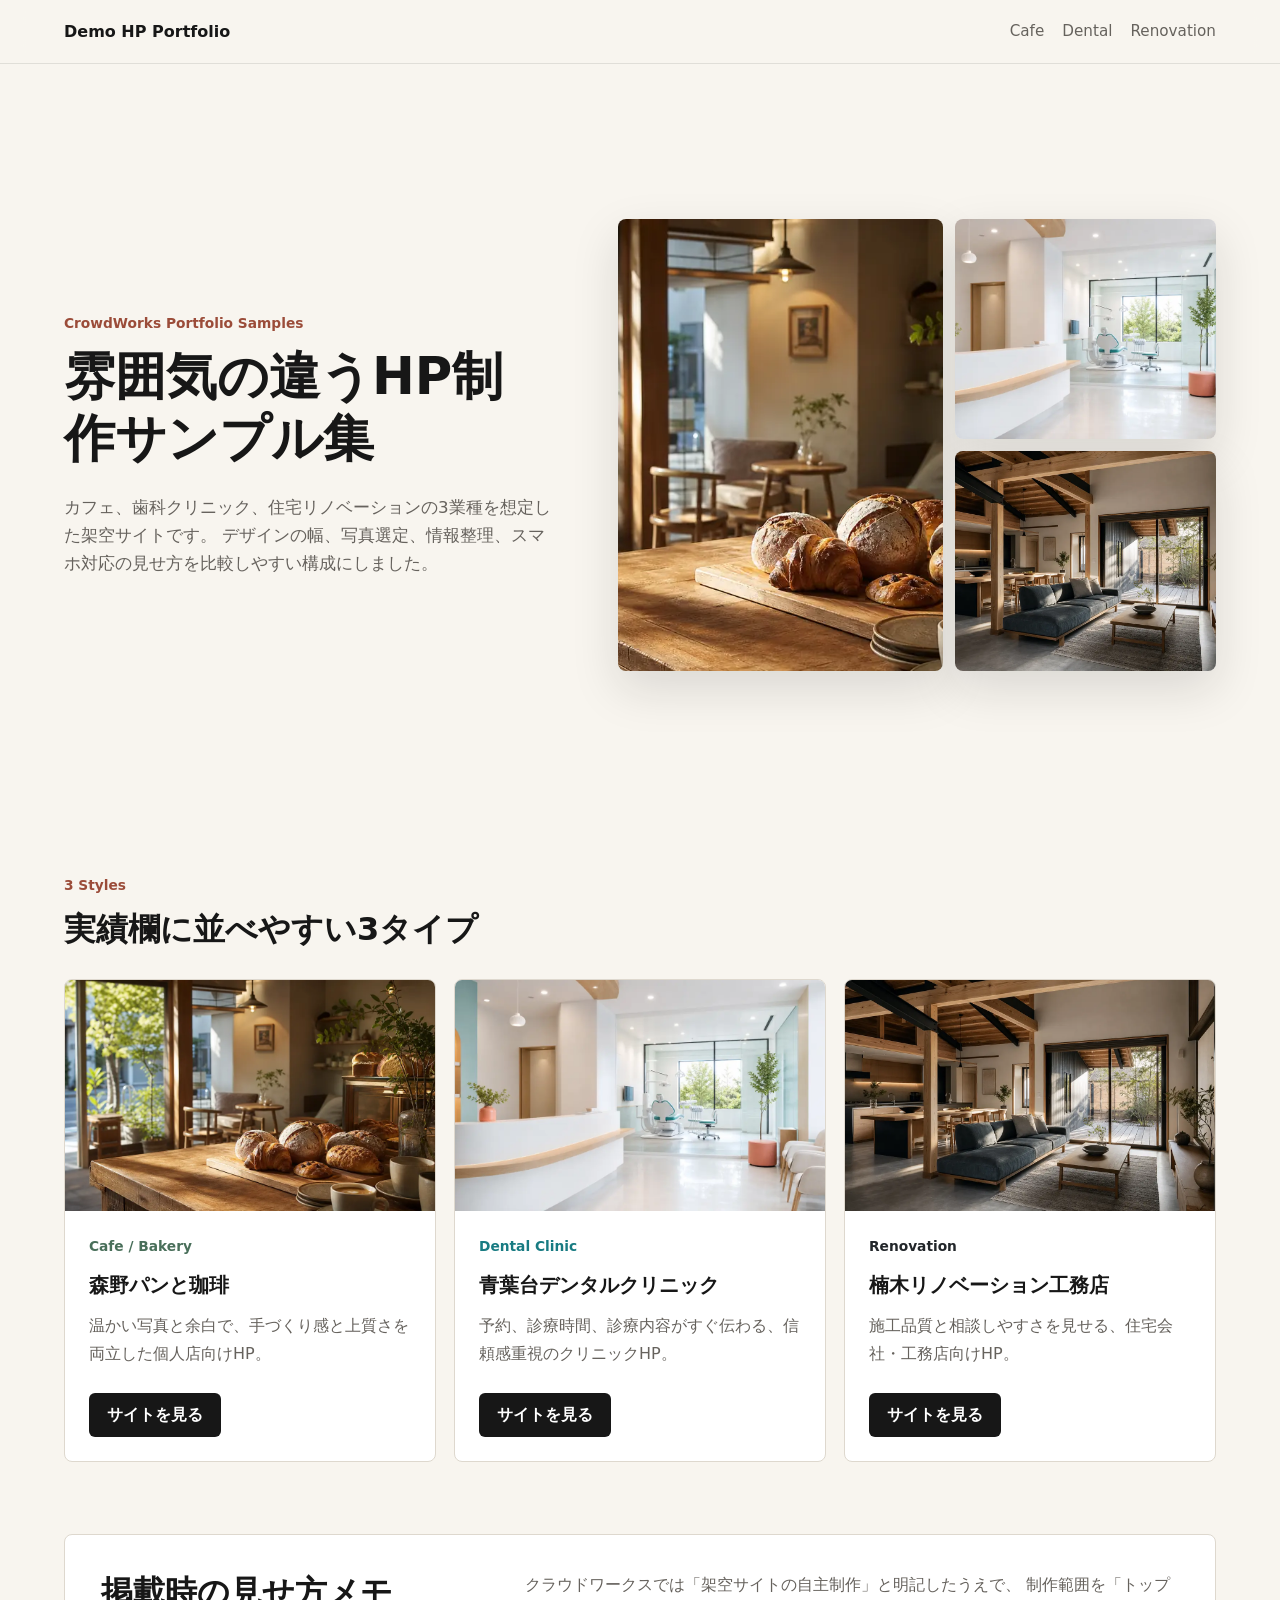
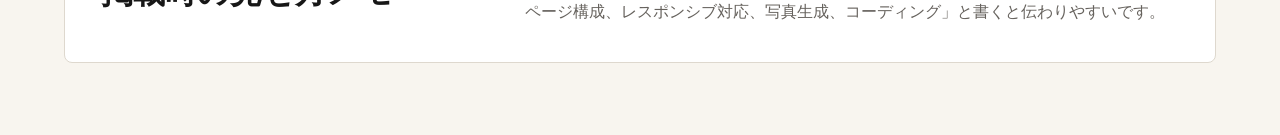
==== index.html @ ee5db1d8 "Add files via upload" ====
<!DOCTYPE html>
<html lang="ja">
<head>
  <meta charset="UTF-8">
  <meta name="viewport" content="width=device-width, initial-scale=1.0">
  <title>HP制作サンプル集 | Demo Portfolio</title>
  <link rel="stylesheet" href="styles.css">
</head>
<body>
  <header class="site-header">
    <a class="brand" href="./">Demo HP Portfolio</a>
    <nav class="site-nav" aria-label="サンプルサイト">
      <a href="cafe/">Cafe</a>
      <a href="dental/">Dental</a>
      <a href="renovation/">Renovation</a>
    </nav>
  </header>

  <main>
    <section class="hero">
      <div class="hero-copy">
        <p class="eyebrow">CrowdWorks Portfolio Samples</p>
        <h1>雰囲気の違う<wbr>HP制作<wbr>サンプル集</h1>
        <p>
          カフェ、歯科クリニック、住宅リノベーションの3業種を想定した架空サイトです。
          デザインの幅、写真選定、情報整理、スマホ対応の見せ方を比較しやすい構成にしました。
        </p>
      </div>
      <div class="hero-gallery" aria-label="制作サンプルのビジュアル">
        <img src="assets/cafe-hero.webp" alt="カフェサイトのサンプル画像">
        <img src="assets/dental-hero.webp" alt="歯科クリニックサイトのサンプル画像">
        <img src="assets/renovation-hero.webp" alt="リノベーションサイトのサンプル画像">
      </div>
    </section>

    <section class="samples" aria-labelledby="samples-title">
      <div class="section-heading">
        <p class="eyebrow">3 Styles</p>
        <h2 id="samples-title">実績欄に並べやすい3タイプ</h2>
      </div>

      <div class="sample-grid">
        <article class="sample-card cafe">
          <img src="assets/cafe-hero.webp" alt="パンとコーヒーのあるカフェ内観">
          <div>
            <p class="sample-type">Cafe / Bakery</p>
            <h3>森野パンと珈琲</h3>
            <p>温かい写真と余白で、手づくり感と上質さを両立した個人店向けHP。</p>
            <a class="button" href="cafe/">サイトを見る</a>
          </div>
        </article>

        <article class="sample-card dental">
          <img src="assets/dental-hero.webp" alt="清潔感のある歯科クリニック内観">
          <div>
            <p class="sample-type">Dental Clinic</p>
            <h3>青葉台デンタルクリニック</h3>
            <p>予約、診療時間、診療内容がすぐ伝わる、信頼感重視のクリニックHP。</p>
            <a class="button" href="dental/">サイトを見る</a>
          </div>
        </article>

        <article class="sample-card renovation">
          <img src="assets/renovation-hero.webp" alt="木と鉄を使った住宅リノベーション内観">
          <div>
            <p class="sample-type">Renovation</p>
            <h3>楠木リノベーション工務店</h3>
            <p>施工品質と相談しやすさを見せる、住宅会社・工務店向けHP。</p>
            <a class="button" href="renovation/">サイトを見る</a>
          </div>
        </article>
      </div>
    </section>

    <section class="note" aria-labelledby="note-title">
      <h2 id="note-title">掲載時の見せ方メモ</h2>
      <p>
        クラウドワークスでは「架空サイトの自主制作」と明記したうえで、
        制作範囲を「トップページ構成、レスポンシブ対応、写真生成、コーディング」と書くと伝わりやすいです。
      </p>
    </section>
  </main>
</body>
</html>
---- styles.css ----
* {
  box-sizing: border-box;
}

:root {
  --ink: #171717;
  --muted: #66625d;
  --paper: #f8f5ef;
  --line: #ded8ce;
  --green: #496f5a;
  --teal: #187b82;
  --brick: #9b4c39;
  --charcoal: #22262a;
  --white: #ffffff;
}

body {
  margin: 0;
  color: var(--ink);
  background: var(--paper);
  font-family: "Yu Gothic", "Hiragino Sans", Meiryo, system-ui, sans-serif;
  line-height: 1.7;
  overflow-x: hidden;
}

img {
  display: block;
  max-width: 100%;
}

a {
  color: inherit;
  text-decoration: none;
}

.site-header {
  position: sticky;
  top: 0;
  z-index: 10;
  display: flex;
  align-items: center;
  justify-content: space-between;
  gap: 24px;
  padding: 18px 5vw;
  background: rgba(248, 245, 239, 0.9);
  border-bottom: 1px solid rgba(23, 23, 23, 0.1);
  backdrop-filter: blur(12px);
}

.brand {
  font-weight: 700;
}

.site-nav {
  display: flex;
  gap: 18px;
  color: var(--muted);
  font-size: 0.95rem;
}

.site-nav a:hover {
  color: var(--ink);
}

.hero {
  display: grid;
  grid-template-columns: minmax(0, 0.9fr) minmax(320px, 1.1fr);
  gap: 5vw;
  align-items: center;
  min-height: 82svh;
  padding: 52px 5vw 28px;
}

.hero-copy {
  max-width: 720px;
  min-width: 0;
}

.eyebrow,
.sample-type {
  margin: 0 0 10px;
  color: var(--brick);
  font-size: 0.86rem;
  font-weight: 700;
}

h1,
h2,
h3,
p {
  margin-top: 0;
  overflow-wrap: anywhere;
}

h1 {
  margin-bottom: 24px;
  font-size: 3.2rem;
  line-height: 1.22;
}

h2 {
  margin-bottom: 12px;
  font-size: 2rem;
  line-height: 1.35;
}

h3 {
  margin-bottom: 10px;
  font-size: 1.25rem;
}

.hero-copy p:last-child {
  margin-bottom: 0;
  color: var(--muted);
  font-size: 1.04rem;
}

.hero-gallery {
  display: grid;
  grid-template-columns: 1fr 0.8fr;
  grid-template-rows: 220px 220px;
  gap: 12px;
}

.hero-gallery img {
  width: 100%;
  height: 100%;
  object-fit: cover;
  border-radius: 8px;
  box-shadow: 0 18px 48px rgba(23, 23, 23, 0.13);
}

.hero-gallery img:first-child {
  grid-row: span 2;
}

.samples,
.note {
  padding: 72px 5vw;
}

.section-heading {
  max-width: 720px;
  margin-bottom: 28px;
  min-width: 0;
}

.sample-grid {
  display: grid;
  grid-template-columns: repeat(3, minmax(0, 1fr));
  gap: 18px;
}

.sample-card {
  overflow: hidden;
  background: var(--white);
  border: 1px solid var(--line);
  border-radius: 8px;
}

.sample-card img {
  width: 100%;
  aspect-ratio: 16 / 10;
  object-fit: cover;
}

.sample-card div {
  padding: 24px;
}

.sample-card p:not(.sample-type) {
  color: var(--muted);
}

.cafe .sample-type {
  color: var(--green);
}

.dental .sample-type {
  color: var(--teal);
}

.renovation .sample-type {
  color: var(--charcoal);
}

.button {
  display: inline-flex;
  align-items: center;
  justify-content: center;
  min-height: 44px;
  margin-top: 10px;
  padding: 0 18px;
  color: var(--white);
  background: var(--ink);
  border-radius: 6px;
  font-weight: 700;
}

.button:hover {
  background: var(--brick);
}

.note {
  display: grid;
  grid-template-columns: 0.75fr 1.25fr;
  gap: 32px;
  margin: 0 5vw 72px;
  padding: 36px;
  background: #ffffff;
  border: 1px solid var(--line);
  border-radius: 8px;
}

.note p {
  margin-bottom: 0;
  color: var(--muted);
}

@media (max-width: 940px) {
  .hero,
  .note {
    grid-template-columns: 1fr;
  }

  .hero-gallery {
    grid-template-rows: 180px 180px;
  }

  .sample-grid {
    grid-template-columns: 1fr;
  }
}

@media (max-width: 640px) {
  .site-header {
    position: static;
    align-items: flex-start;
    flex-direction: column;
    gap: 10px;
  }

  .site-nav {
    flex-wrap: wrap;
  }

  .hero {
    min-height: auto;
    padding-top: 36px;
  }

  .hero-copy {
    width: calc(100vw - 10vw);
    max-width: calc(100vw - 10vw);
  }

  .hero-copy h1,
  .hero-copy p:last-child {
    max-width: calc(100vw - 10vw);
    white-space: normal;
  }

  .hero-copy h1 {
    width: 9.8em;
  }

  .hero-copy p:last-child {
    width: 20em;
  }

  h1 {
    font-size: 2.05rem;
    line-height: 1.28;
    line-break: anywhere;
    word-break: break-all;
  }

  .hero-copy p:last-child {
    line-break: anywhere;
    word-break: normal;
    overflow-wrap: break-word;
  }

  h2 {
    font-size: 1.65rem;
  }

  .hero-gallery {
    grid-template-columns: 1fr;
    grid-template-rows: repeat(3, 160px);
  }

  .hero-gallery img:first-child {
    grid-row: auto;
  }

  .samples,
  .note {
    padding: 48px 5vw;
  }

  .note {
    margin-bottom: 48px;
    padding: 24px;
  }
}
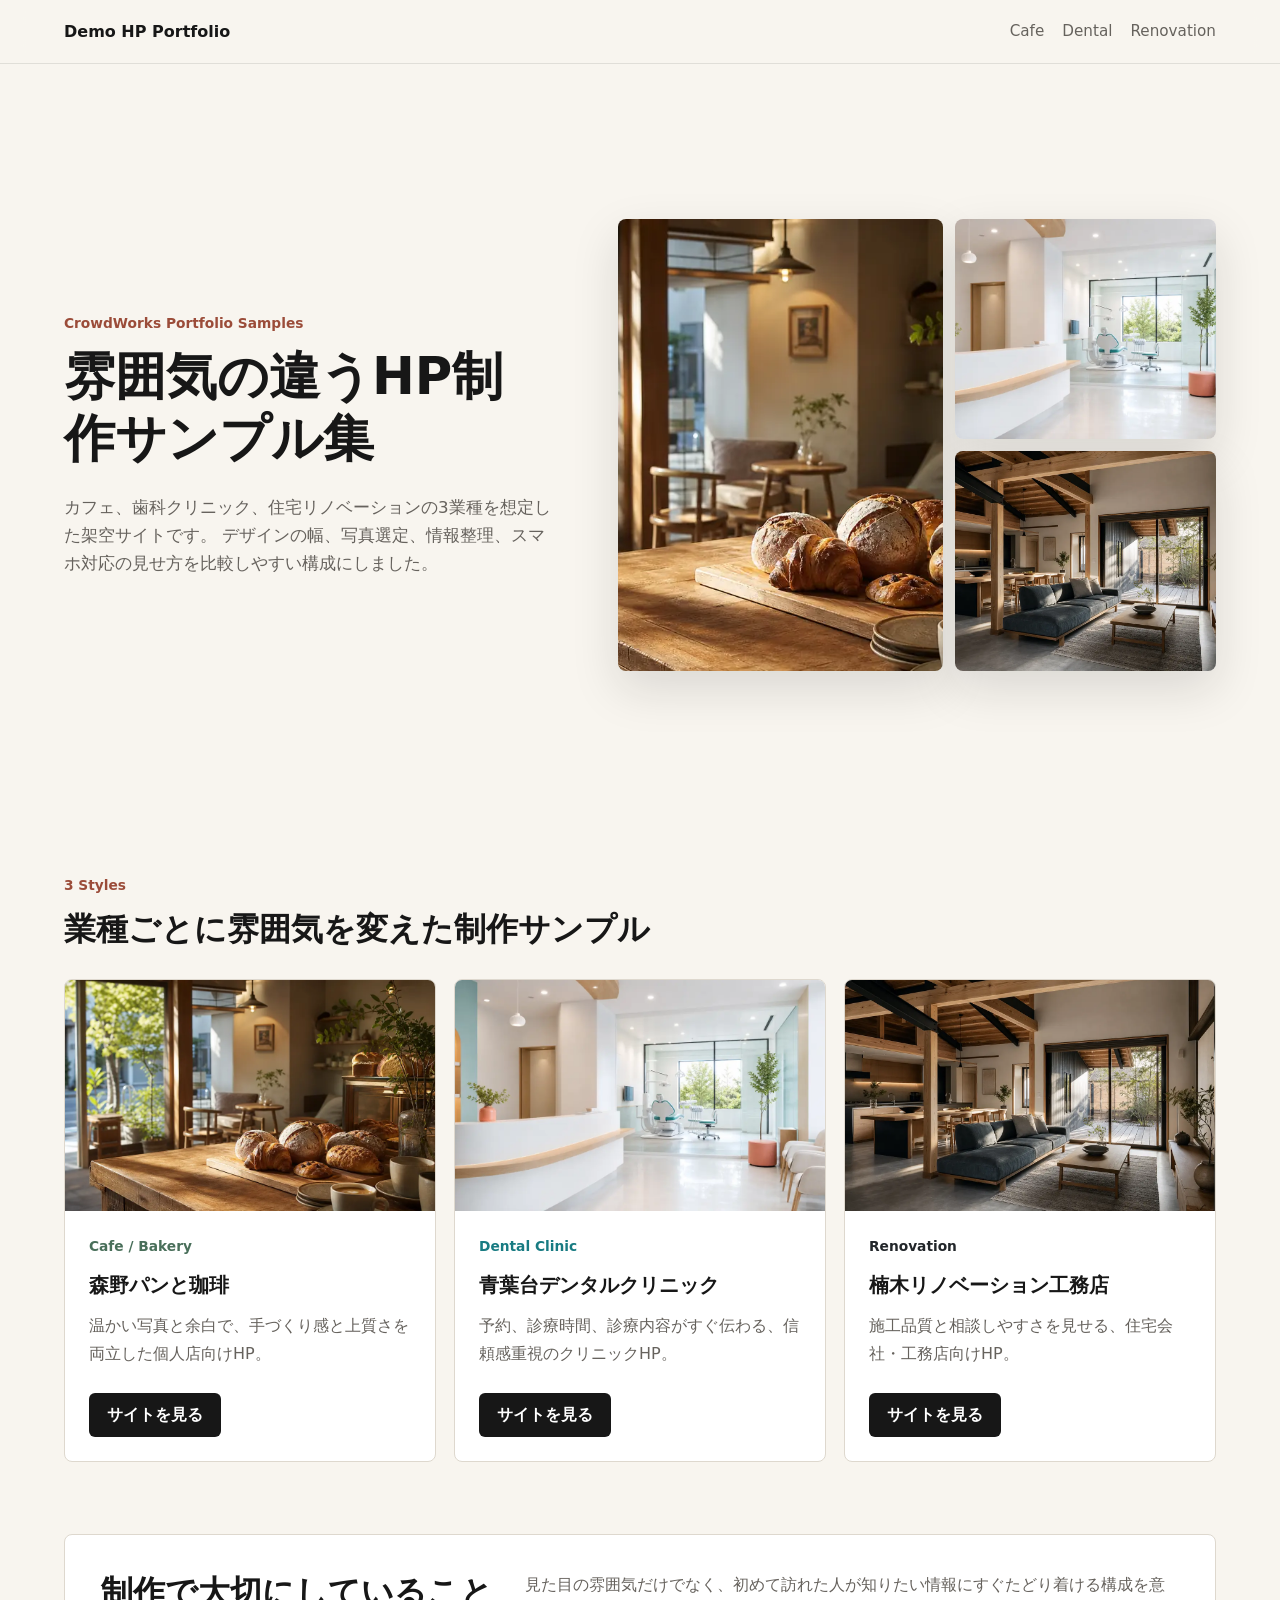
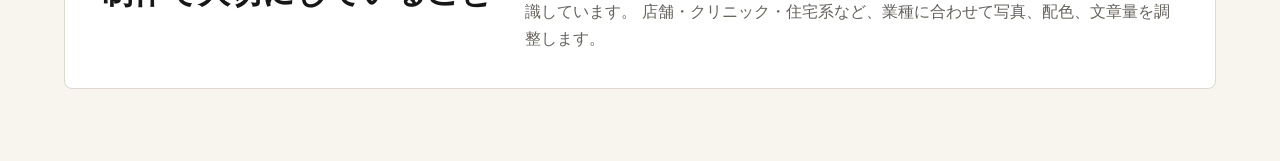
==== commit 24c5bb0d: "Add files via upload" ====
--- a/index.html
+++ b/index.html
@@ -36,7 +36,7 @@
     <section class="samples" aria-labelledby="samples-title">
       <div class="section-heading">
         <p class="eyebrow">3 Styles</p>
-        <h2 id="samples-title">実績欄に並べやすい3タイプ</h2>
+        <h2 id="samples-title">業種ごとに雰囲気を変えた制作サンプル</h2>
       </div>
 
       <div class="sample-grid">
@@ -73,10 +73,10 @@
     </section>
 
     <section class="note" aria-labelledby="note-title">
-      <h2 id="note-title">掲載時の見せ方メモ</h2>
+      <h2 id="note-title">制作で大切にしていること</h2>
       <p>
-        クラウドワークスでは「架空サイトの自主制作」と明記したうえで、
-        制作範囲を「トップページ構成、レスポンシブ対応、写真生成、コーディング」と書くと伝わりやすいです。
+        見た目の雰囲気だけでなく、初めて訪れた人が知りたい情報にすぐたどり着ける構成を意識しています。
+        店舗・クリニック・住宅系など、業種に合わせて写真、配色、文章量を調整します。
       </p>
     </section>
   </main>
